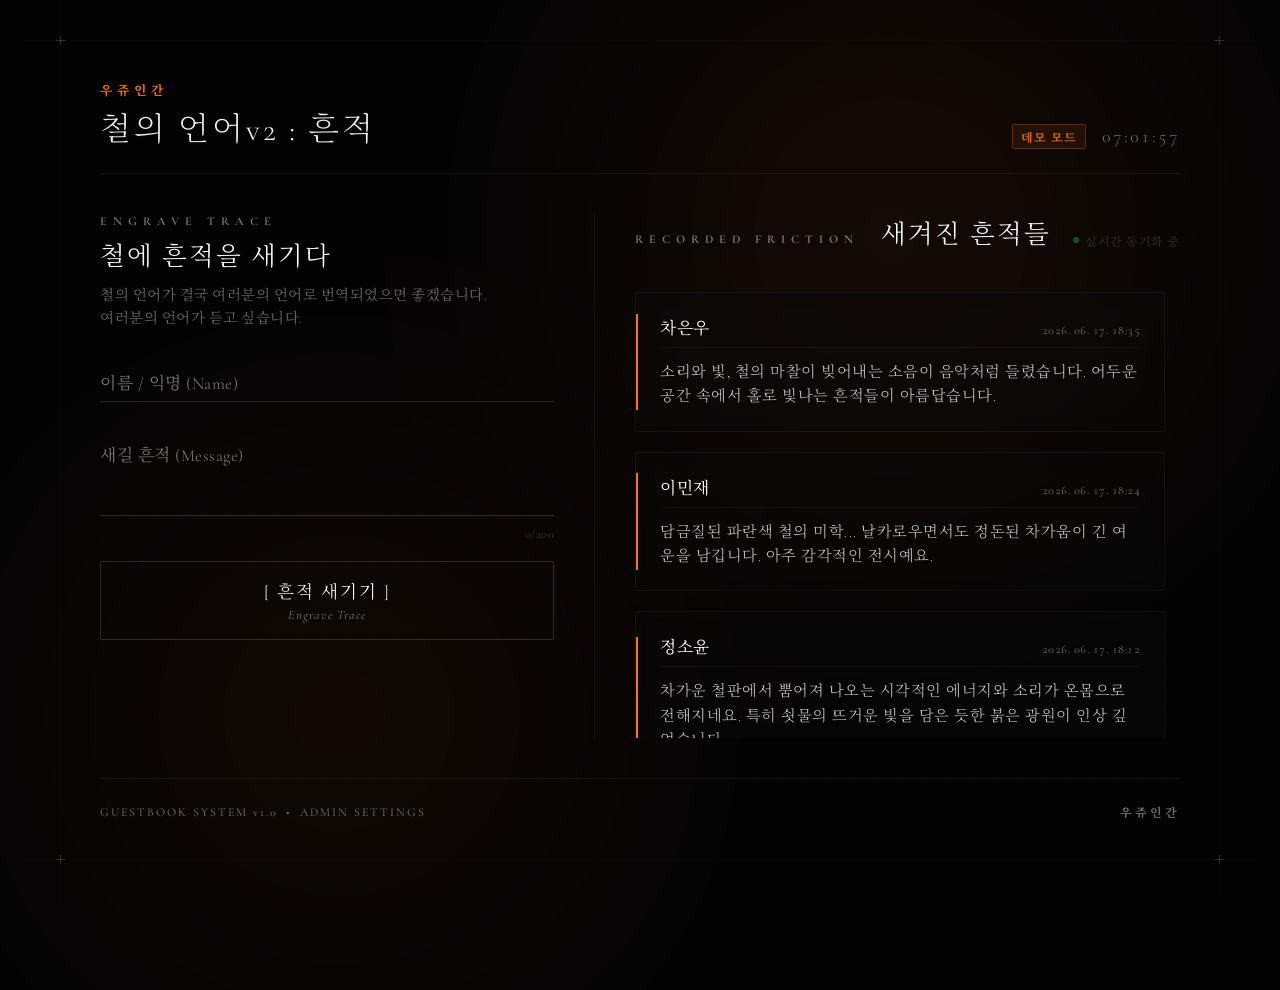
==== index.html @ 264e4341 "update" ====
<!DOCTYPE html>
<html lang="ko">
<head>
    <meta charset="UTF-8">
    <meta name="viewport" content="width=device-width, initial-scale=1.0">
    <title>철의 언어v2 - 방명록</title>
    <!-- Premium Serif Fonts -->
    <link rel="preconnect" href="https://fonts.googleapis.com">
    <link rel="preconnect" href="https://fonts.gstatic.com" crossorigin>
    <link href="https://fonts.googleapis.com/css2?family=Cormorant+Garamond:ital,wght@0,300;0,400;0,600;0,700;1,400&family=Noto+Serif+KR:wght@200;300;400;700;900&display=swap" rel="stylesheet">
    <link rel="stylesheet" href="https://cdnjs.cloudflare.com/ajax/libs/font-awesome/6.4.0/css/all.min.css">
    <link rel="stylesheet" href="static/css/style.css">
</head>
<body class="vibe-ore">
    <!-- Ambient Molten Metal Glows (Color controlled via JS using body class) -->
    <div class="ambient-glow glow-primary"></div>
    <div class="ambient-glow glow-secondary"></div>

    <div class="gallery-wrapper">
        <!-- Fine Art Structural Grid Lines -->
        <div class="structure-line line-v-left"></div>
        <div class="structure-line line-v-right"></div>
        <div class="structure-line line-h-top"></div>
        <div class="structure-line line-h-bottom"></div>
        <div class="crosshair-marker marker-top-left"></div>
        <div class="crosshair-marker marker-top-right"></div>
        <div class="crosshair-marker marker-bottom-left"></div>
        <div class="crosshair-marker marker-bottom-right"></div>

        <!-- Header -->
        <header class="gallery-header">
            <div class="exhibition-title">
                <span class="exhibition-subtitle">우쥬인간</span>
                <h1>철의 언어v2 : 흔적</h1>
            </div>
            <div class="system-meta-top">
                <span id="demo-indicator" class="demo-badge hidden">데모 모드</span>
                <span class="exhibition-clock" id="live-clock">00:00:00</span>
            </div>
        </header>

        <!-- Main Workspace -->
        <main class="gallery-main">
            <div class="guestbook-container">
                
                <!-- Left: Interactive Form Panel -->
                <div class="form-panel">
                    <div class="panel-header">
                        <span class="panel-label">ENGRAVE TRACE</span>
                        <h2>철에 흔적을 새기다</h2>
                        <p class="poetic-desc">
                            철의 언어가 결국 여러분의 언어로 번역되었으면 좋겠습니다.<br>
                            여러분의 언어가 듣고 싶습니다.
                        </p>
                    </div>

                    <form id="guestbook-form" class="artistic-form">
                        <!-- Name Field -->
                        <div class="input-group">
                            <input type="text" id="name-input" name="name" required maxlength="15" autocomplete="off" placeholder=" ">
                            <label for="name-input">이름 / 익명 (Name)</label>
                            <span class="input-bar"></span>
                        </div>

                        <!-- Message Field -->
                        <div class="input-group">
                            <textarea id="message-input" name="message" required maxlength="200" rows="3" placeholder=" "></textarea>
                            <label for="message-input">새길 흔적 (Message)</label>
                            <span class="input-bar"></span>
                            <div class="char-count"><span id="char-current">0</span>/200</div>
                        </div>

                        <!-- Submit Button -->
                        <button type="submit" id="submit-btn" class="poetic-submit-btn">
                            <span class="btn-text">[ 흔적 새기기 ]</span>
                            <span class="btn-text-en">Engrave Trace</span>
                            <div class="btn-glow"></div>
                        </button>
                    </form>
                </div>

                <!-- Vertical Divider Line in the Grid -->
                <div class="grid-divider"></div>

                <!-- Right: Dynamic Feed Panel -->
                <div class="feed-panel">
                    <div class="panel-header feed-header">
                        <span class="panel-label">RECORDED FRICTION</span>
                        <h2>새겨진 흔적들</h2>
                        <span id="refresh-indicator" class="refresh-badge">실시간 동기화 중</span>
                    </div>

                    <!-- Scrollable message feed -->
                    <div id="messages-feed" class="messages-feed-container">
                        <div class="feed-loading">흔적을 불러오는 중...</div>
                    </div>
                </div>

            </div>
        </main>

        <!-- Footer -->
        <footer class="gallery-footer">
            <div class="system-meta">
                <span>GUESTBOOK SYSTEM v1.0</span>
                <span class="dot-spacer">•</span>
                <a href="admin.html" id="admin-link">ADMIN SETTINGS</a>
            </div>
            <div class="curator-credit">
                <span>우쥬인간</span>
            </div>
        </footer>
    </div>

    <!-- Alert / Toast Message -->
    <div id="toast" class="toast hidden">
        <span id="toast-message">알림</span>
    </div>

    <script src="static/js/main.js"></script>
</body>
</html>
---- static/css/style.css ----
/* Reset & Exhibition Base Styles */
:root {
    --bg-color: #030304;
    --text-primary: #f8fafc;
    --text-muted: rgba(248, 250, 252, 0.45);
    --border-thin: rgba(248, 250, 252, 0.05);
    --font-serif: 'Cormorant Garamond', 'Noto Serif KR', serif;
    
    /* Vibe Color Schemes (Default is Ore) */
    --vibe-ore-color: #f97316;
    --vibe-ore-glow: rgba(249, 115, 22, 0.22);
    
    --vibe-steel-color: #ef4444;
    --vibe-steel-glow: rgba(239, 68, 68, 0.22);
    
    --vibe-blue-color: #3b82f6;
    --vibe-blue-glow: rgba(59, 130, 246, 0.22);
    
    --vibe-charcoal-color: #94a3b8;
    --vibe-charcoal-glow: rgba(148, 163, 184, 0.22);

    /* Active theme values (Dynamic) */
    --accent-color: var(--vibe-ore-color);
    --accent-glow: var(--vibe-ore-glow);
}

/* Vibe classes set on body */
body.vibe-ore {
    --accent-color: var(--vibe-ore-color);
    --accent-glow: var(--vibe-ore-glow);
}
body.vibe-steel {
    --accent-color: var(--vibe-steel-color);
    --accent-glow: var(--vibe-steel-glow);
}
body.vibe-blue {
    --accent-color: var(--vibe-blue-color);
    --accent-glow: var(--vibe-blue-glow);
}
body.vibe-charcoal {
    --accent-color: var(--vibe-charcoal-color);
    --accent-glow: var(--vibe-charcoal-glow);
}

* {
    margin: 0;
    padding: 0;
    box-sizing: border-box;
}

body {
    background-color: var(--bg-color);
    color: var(--text-primary);
    font-family: var(--font-serif);
    overflow: hidden;
    height: 100vh;
    width: 100vw;
    display: flex;
    justify-content: center;
    align-items: center;
    position: relative;
    letter-spacing: 0.5px;
}

/* Dark Metal Grid Overlay Texture */
body::after {
    content: "";
    position: fixed;
    top: 0;
    left: 0;
    width: 100vw;
    height: 100vh;
    background-image:
        radial-gradient(rgba(255, 255, 255, 0.015) 1px, transparent 1px);
    background-size: 24px 24px;
    pointer-events: none;
    z-index: 5;
    opacity: 0.85;
}

/* Ambient Molten Iron Glows */
.ambient-glow {
    position: absolute;
    border-radius: 50%;
    filter: blur(150px);
    z-index: 0;
    opacity: 0.18;
    pointer-events: none;
    transition: background 1.2s cubic-bezier(0.16, 1, 0.3, 1), transform 1.2s ease;
    animation: drift 25s infinite alternate ease-in-out;
}

.glow-primary {
    width: 650px;
    height: 650px;
    background: radial-gradient(circle, var(--accent-color) 0%, rgba(0,0,0,0) 70%);
    top: -10%;
    right: 5%;
}

.glow-secondary {
    width: 550px;
    height: 550px;
    background: radial-gradient(circle, var(--accent-color) 0%, rgba(0,0,0,0) 70%);
    bottom: -10%;
    left: 5%;
    animation-delay: -5s;
    animation-duration: 30s;
}

@keyframes drift {
    0% { transform: translate(0, 0) scale(1); }
    50% { transform: translate(-40px, 60px) scale(1.1); }
    100% { transform: translate(40px, -40px) scale(0.95); }
}

/* Fine Art Structural Grid Lines */
.structure-line {
    position: absolute;
    z-index: 1;
    pointer-events: none;
    opacity: 0.3;
}

.line-v-left { top: 0; bottom: 0; left: 40px; border-left: 1px solid var(--border-thin); }
.line-v-right { top: 0; bottom: 0; right: 40px; border-left: 1px solid var(--border-thin); }
.line-h-top { left: 0; right: 0; top: 40px; border-top: 1px solid var(--border-thin); }
.line-h-bottom { left: 0; right: 0; bottom: 40px; border-top: 1px solid var(--border-thin); }

/* Crosshair Markers */
.crosshair-marker {
    position: absolute;
    width: 9px;
    height: 9px;
    z-index: 2;
    opacity: 0.35;
    pointer-events: none;
}

.crosshair-marker::before,
.crosshair-marker::after {
    content: "";
    position: absolute;
    background-color: var(--text-muted);
}

.crosshair-marker::before { top: 4px; left: 0; width: 9px; height: 1px; }
.crosshair-marker::after { top: 0; left: 4px; width: 1px; height: 9px; }

.marker-top-left { top: 36px; left: 36px; }
.marker-top-right { top: 36px; right: 36px; }
.marker-bottom-left { bottom: 36px; left: 36px; }
.marker-bottom-right { bottom: 36px; right: 36px; }

/* Gallery Wrapper Layout */
.gallery-wrapper {
    position: relative;
    width: 100%;
    max-width: 1240px;
    height: 100%;
    display: flex;
    flex-direction: column;
    justify-content: space-between;
    padding: 80px 80px;
    z-index: 10;
}

/* Header */
.gallery-header {
    display: flex;
    justify-content: space-between;
    align-items: flex-end;
    padding-bottom: 24px;
    border-bottom: 1px solid var(--border-thin);
}

.exhibition-title {
    display: flex;
    flex-direction: column;
    gap: 4px;
}

.exhibition-subtitle {
    font-size: 0.8rem;
    font-weight: 700;
    color: var(--accent-color);
    letter-spacing: 5px;
    transition: color 0.6s ease;
}

.exhibition-title h1 {
    font-size: 2.0rem;
    font-weight: 200;
    letter-spacing: 3px;
    color: #ffffff;
    opacity: 0.95;
}

.system-meta-top {
    display: flex;
    align-items: center;
    gap: 16px;
}

.demo-badge {
    font-size: 0.75rem;
    padding: 3px 8px;
    background: rgba(249, 115, 22, 0.1);
    border: 1px solid rgba(249, 115, 22, 0.3);
    color: #f97316;
    letter-spacing: 1px;
    font-weight: bold;
    border-radius: 2px;
    opacity: 0.9;
}

.demo-badge.hidden {
    display: none;
}

.exhibition-clock {
    font-size: 1.1rem;
    font-weight: 200;
    letter-spacing: 2px;
    color: var(--text-muted);
    font-variant-numeric: tabular-nums;
}

/* Main Content Workspace */
.gallery-main {
    flex-grow: 1;
    display: flex;
    align-items: center;
    padding: 40px 0;
    overflow: hidden;
}

/* Guestbook Grid Layout */
.guestbook-container {
    width: 100%;
    height: 100%;
    display: grid;
    grid-template-columns: 1fr 1px 1.2fr;
    gap: 40px;
    overflow: hidden;
}

.grid-divider {
    background-color: var(--border-thin);
    height: 100%;
    width: 1px;
}

/* Panels */
.form-panel, .feed-panel {
    display: flex;
    flex-direction: column;
    height: 100%;
    overflow: hidden;
}

.panel-header {
    margin-bottom: 30px;
}

.panel-label {
    font-size: 0.75rem;
    letter-spacing: 6px;
    color: var(--text-muted);
    font-weight: 700;
    display: block;
    margin-bottom: 8px;
}

.panel-header h2 {
    font-size: 1.6rem;
    font-weight: 300;
    letter-spacing: 2px;
    color: #ffffff;
    margin-bottom: 12px;
    white-space: nowrap;
    flex-shrink: 0;
}

.poetic-desc {
    font-size: 0.9rem;
    line-height: 1.6;
    color: var(--text-muted);
    font-weight: 300;
}

/* Form Styling */
.artistic-form {
    display: flex;
    flex-direction: column;
    gap: 30px;
    flex-grow: 1;
}

.input-group {
    position: relative;
    width: 100%;
}

.input-group input, 
.input-group textarea {
    width: 100%;
    background: transparent;
    border: none;
    border-bottom: 1px solid rgba(248, 250, 252, 0.15);
    padding: 10px 0;
    font-family: var(--font-serif);
    font-size: 1.05rem;
    color: #ffffff;
    outline: none;
    transition: border-color 0.4s ease;
    resize: none;
}

.input-group label {
    position: absolute;
    left: 0;
    top: 10px;
    color: var(--text-muted);
    font-size: 1.05rem;
    pointer-events: none;
    transition: all 0.4s cubic-bezier(0.16, 1, 0.3, 1);
}

/* Floating Label on Focus & Content */
.input-group input:focus ~ label,
.input-group input:not(:placeholder-shown) ~ label,
.input-group textarea:focus ~ label,
.input-group textarea:not(:placeholder-shown) ~ label {
    top: -16px;
    font-size: 0.8rem;
    color: var(--accent-color);
    letter-spacing: 1px;
}

/* Interactive Underline Bar */
.input-bar {
    position: absolute;
    bottom: 0;
    left: 50%;
    width: 0%;
    height: 1px;
    background-color: var(--accent-color);
    transition: all 0.4s cubic-bezier(0.16, 1, 0.3, 1);
}

.input-group input:focus ~ .input-bar,
.input-group textarea:focus ~ .input-bar {
    width: 100%;
    left: 0;
}

.input-group input:focus,
.input-group textarea:focus {
    border-color: transparent;
}

.char-count {
    position: absolute;
    right: 0;
    bottom: -20px;
    font-size: 0.75rem;
    color: rgba(248, 250, 252, 0.2);
}

/* Vibe Selector */
.vibe-selector-container {
    display: flex;
    flex-direction: column;
    gap: 12px;
}

.selector-label {
    font-size: 0.8rem;
    letter-spacing: 2px;
    color: var(--text-muted);
}

.vibe-options {
    display: grid;
    grid-template-columns: repeat(4, 1fr);
    gap: 12px;
}

.vibe-option-card {
    display: flex;
    flex-direction: column;
    align-items: center;
    padding: 14px 10px;
    border: 1px solid rgba(248, 250, 252, 0.05);
    background: rgba(10, 10, 12, 0.2);
    border-radius: 2px;
    cursor: pointer;
    transition: all 0.3s cubic-bezier(0.16, 1, 0.3, 1);
    position: relative;
}

.vibe-option-card input[type="radio"] {
    position: absolute;
    opacity: 0;
    pointer-events: none;
}

.vibe-dot {
    width: 8px;
    height: 8px;
    border-radius: 50%;
    margin-bottom: 8px;
    transition: box-shadow 0.3s ease;
}

/* Dot Colors */
.dot-ore { background-color: var(--vibe-ore-color); }
.dot-steel { background-color: var(--vibe-steel-color); }
.dot-blue { background-color: var(--vibe-blue-color); }
.dot-charcoal { background-color: var(--vibe-charcoal-color); }

.vibe-name {
    font-size: 0.85rem;
    color: #ffffff;
    font-weight: 400;
}

.vibe-desc-small {
    font-size: 0.65rem;
    color: var(--text-muted);
    font-style: italic;
    margin-top: 2px;
}

/* Vibe Hover Effects */
.vibe-option-card:hover {
    border-color: rgba(248, 250, 252, 0.15);
    background: rgba(10, 10, 12, 0.4);
}

.vibe-option-card:hover .vibe-dot {
    box-shadow: 0 0 8px currentColor;
}

/* Checked Vibe State */
.vibe-option-card:has(input[type="radio"]:checked) {
    border-color: var(--accent-color);
    box-shadow: 0 0 15px var(--accent-glow);
    background: rgba(10, 10, 12, 0.65);
}

.vibe-option-card:has(input[type="radio"]:checked) .vibe-dot {
    box-shadow: 0 0 10px var(--accent-color);
}

/* Poetic Submit Button */
.poetic-submit-btn {
    position: relative;
    background: transparent;
    border: 1px solid rgba(248, 250, 252, 0.15);
    color: #ffffff;
    padding: 16px;
    font-family: var(--font-serif);
    cursor: pointer;
    display: flex;
    flex-direction: column;
    align-items: center;
    justify-content: center;
    border-radius: 2px;
    transition: all 0.4s cubic-bezier(0.16, 1, 0.3, 1);
    outline: none;
    margin-top: 10px;
}

.poetic-submit-btn .btn-text {
    font-size: 1.1rem;
    font-weight: 300;
    letter-spacing: 2px;
    transition: color 0.4s ease;
}

.poetic-submit-btn .btn-text-en {
    font-size: 0.8rem;
    font-style: italic;
    color: var(--text-muted);
    letter-spacing: 1px;
    margin-top: 4px;
}

.poetic-submit-btn:hover {
    border-color: var(--accent-color);
    color: #ffffff;
}

.poetic-submit-btn:hover .btn-text {
    color: var(--accent-color);
}

.poetic-submit-btn .btn-glow {
    content: "";
    position: absolute;
    top: 0; left: 0; right: 0; bottom: 0;
    border: 1px solid var(--accent-color);
    opacity: 0;
    border-radius: 2px;
    transition: all 0.4s cubic-bezier(0.16, 1, 0.3, 1);
    pointer-events: none;
}

.poetic-submit-btn:hover .btn-glow {
    opacity: 1;
    transform: scale(1.02, 1.06);
    box-shadow: 0 0 20px var(--accent-glow);
}

.poetic-submit-btn:disabled {
    opacity: 0.4;
    cursor: not-allowed;
    border-color: var(--border-thin) !important;
}

.poetic-submit-btn:disabled .btn-glow {
    display: none;
}

/* Message Feed Panel */
.feed-header {
    display: flex;
    justify-content: space-between;
    align-items: baseline;
}

.refresh-badge {
    font-size: 0.75rem;
    color: var(--text-muted);
    display: flex;
    align-items: center;
    gap: 6px;
}

.refresh-badge::before {
    content: "";
    display: inline-block;
    width: 6px;
    height: 6px;
    border-radius: 50%;
    background-color: #10b981;
    animation: breathingGlow 2s infinite ease-in-out;
}

@keyframes breathingGlow {
    0%, 100% { opacity: 0.4; box-shadow: 0 0 0 rgba(16, 185, 129, 0); }
    50% { opacity: 1; box-shadow: 0 0 8px rgba(16, 185, 129, 0.6); }
}

/* Feed Container */
.messages-feed-container {
    flex-grow: 1;
    overflow-y: auto;
    display: flex;
    flex-direction: column;
    gap: 20px;
    padding-right: 12px;
    scrollbar-gutter: stable;
}

/* Custom Thin Scrollbar */
.messages-feed-container::-webkit-scrollbar {
    width: 3px;
}

.messages-feed-container::-webkit-scrollbar-track {
    background: transparent;
}

.messages-feed-container::-webkit-scrollbar-thumb {
    background: rgba(248, 250, 252, 0.08);
    border-radius: 1px;
    transition: background 0.3s ease;
}

.messages-feed-container:hover::-webkit-scrollbar-thumb {
    background: var(--accent-color);
}

/* Empty State / Loading State */
.feed-loading, .feed-empty {
    text-align: center;
    padding: 80px 20px;
    color: var(--text-muted);
    font-style: italic;
    font-size: 0.95rem;
    letter-spacing: 1px;
}

/* Message Card Styling */
.message-card {
    position: relative;
    background: rgba(10, 10, 12, 0.4);
    border: 1px solid rgba(248, 250, 252, 0.04);
    border-radius: 2px;
    padding: 22px 24px;
    display: flex;
    flex-direction: column;
    gap: 12px;
    backdrop-filter: blur(10px);
    transition: all 0.4s cubic-bezier(0.16, 1, 0.3, 1);
    transform-origin: center left;
    animation: fadeInUp 0.5s cubic-bezier(0.16, 1, 0.3, 1) forwards;
}

@keyframes fadeInUp {
    from {
        opacity: 0;
        transform: translateY(20px);
    }
    to {
        opacity: 1;
        transform: translateY(0);
    }
}

/* Left Accent Color Bar */
.message-card::before {
    content: "";
    position: absolute;
    left: 0;
    top: 15%;
    height: 70%;
    width: 2px;
    background-color: var(--vibe-ore-color);
    transition: all 0.3s ease;
}

.message-card:hover {
    border-color: var(--vibe-ore-color);
    transform: translateX(4px);
    background: rgba(10, 10, 12, 0.6);
    box-shadow: 0 8px 30px var(--vibe-ore-glow);
}

.card-header {
    display: flex;
    justify-content: space-between;
    align-items: baseline;
    border-bottom: 1px solid rgba(248, 250, 252, 0.03);
    padding-bottom: 8px;
}

.card-name {
    font-size: 1.05rem;
    font-weight: 400;
    color: #ffffff;
}

.card-date {
    font-size: 0.75rem;
    color: var(--text-muted);
    font-variant-numeric: tabular-nums;
}

.card-content {
    font-size: 0.95rem;
    line-height: 1.6;
    color: rgba(248, 250, 252, 0.8);
    font-weight: 300;
    word-break: break-all;
    white-space: pre-wrap;
}

/* Footer */
.gallery-footer {
    display: flex;
    justify-content: space-between;
    align-items: center;
    padding-top: 24px;
    border-top: 1px solid var(--border-thin);
}

.system-meta {
    font-size: 0.75rem;
    color: var(--text-muted);
    display: flex;
    align-items: center;
    gap: 8px;
    letter-spacing: 2px;
}

.system-meta a {
    color: var(--text-muted);
    text-decoration: none;
    transition: color 0.3s ease;
}

.system-meta a:hover {
    color: var(--accent-color);
}

.curator-credit {
    font-size: 0.75rem;
    color: var(--text-muted);
    letter-spacing: 3px;
    font-weight: 700;
}

/* Toast Message */
.toast {
    position: fixed;
    bottom: 100px;
    left: 50%;
    transform: translateX(-50%) translateY(0);
    background: #09090c;
    border: 1px solid var(--border-thin);
    padding: 14px 28px;
    border-radius: 2px;
    z-index: 2000;
    box-shadow: 0 15px 40px rgba(0, 0, 0, 0.9);
    transition: transform 0.4s cubic-bezier(0.16, 1, 0.3, 1), opacity 0.4s ease;
    opacity: 1;
}

.toast.hidden {
    transform: translateX(-50%) translateY(60px);
    opacity: 0;
    pointer-events: none;
}

.toast.success {
    border-color: rgba(16, 185, 129, 0.4);
    color: #10b981;
}

.toast.error {
    border-color: rgba(239, 68, 68, 0.4);
    color: #ef4444;
}

#toast-message {
    font-size: 0.9rem;
    letter-spacing: 1px;
}

/* Admin Page Specific Layouts */
.admin-container {
    width: 100%;
    height: 100%;
    display: grid;
    grid-template-columns: 1.1fr 1px 1fr;
    gap: 40px;
    overflow: hidden;
}

.admin-settings-panel, .admin-instruction-panel {
    display: flex;
    flex-direction: column;
    height: 100%;
}

.admin-settings-panel {
    overflow-y: auto;
    padding-right: 12px;
}

.admin-instruction-panel {
    overflow-y: auto;
    padding-right: 12px;
}

.admin-instruction-panel::-webkit-scrollbar {
    width: 3px;
}

.admin-instruction-panel::-webkit-scrollbar-track {
    background: transparent;
}

.admin-instruction-panel::-webkit-scrollbar-thumb {
    background: rgba(248, 250, 252, 0.08);
}

.instruction-steps {
    display: flex;
    flex-direction: column;
    gap: 16px;
    color: rgba(248, 250, 252, 0.85);
    font-size: 0.9rem;
    line-height: 1.7;
    font-weight: 300;
}

.instruction-steps ol {
    margin-left: 20px;
}

.instruction-steps li {
    margin-bottom: 8px;
}

.instruction-steps ul {
    margin-left: 20px;
    margin-top: 6px;
    color: var(--text-muted);
}

.instruction-steps code {
    background: rgba(248, 250, 252, 0.06);
    padding: 2px 6px;
    border-radius: 2px;
    font-family: monospace;
    font-size: 0.85rem;
    color: #f97316;
}

.admin-actions {
    display: flex;
    gap: 16px;
    margin-top: 15px;
}

.poetic-btn {
    flex: 1;
    background: transparent;
    border: 1px solid rgba(248, 250, 252, 0.15);
    color: #ffffff;
    padding: 14px;
    font-family: var(--font-serif);
    cursor: pointer;
    font-size: 0.95rem;
    border-radius: 2px;
    transition: all 0.3s ease;
    display: flex;
    justify-content: center;
    align-items: center;
}

.primary-btn:hover {
    border-color: #10b981;
    color: #10b981;
    box-shadow: 0 0 15px rgba(16, 185, 129, 0.15);
}

.secondary-btn:hover {
    border-color: var(--accent-color);
    color: var(--accent-color);
    box-shadow: 0 0 15px var(--accent-glow);
}

.poetic-back-btn {
    color: var(--text-muted);
    text-decoration: none;
    font-size: 0.9rem;
    letter-spacing: 1px;
    transition: color 0.3s ease;
}

.poetic-back-btn:hover {
    color: #ffffff;
}

.input-help-text {
    display: block;
    margin-top: 8px;
    font-size: 0.8rem;
    color: var(--text-muted);
    line-height: 1.4;
}

/* Code Box Styles */
.code-box-header {
    display: flex;
    justify-content: space-between;
    align-items: center;
    background: #0d0d11;
    border: 1px solid rgba(248, 250, 252, 0.06);
    border-bottom: none;
    padding: 10px 16px;
    margin-top: 10px;
    font-size: 0.8rem;
    color: var(--text-muted);
    letter-spacing: 1px;
}

.copy-badge-btn {
    background: transparent;
    border: 1px solid rgba(248, 250, 252, 0.15);
    color: var(--text-muted);
    padding: 4px 10px;
    font-size: 0.75rem;
    cursor: pointer;
    transition: all 0.3s ease;
    border-radius: 2px;
}

.copy-badge-btn:hover {
    color: #ffffff;
    border-color: #ffffff;
}

.code-box-container {
    background: #07070a;
    border: 1px solid rgba(248, 250, 252, 0.06);
    padding: 16px;
    max-height: 250px;
    overflow-y: auto;
    margin-bottom: 30px;
}

.code-box-container pre {
    margin: 0;
}

.code-box-container code {
    font-family: monospace;
    font-size: 0.8rem;
    color: rgba(248, 250, 252, 0.7);
    line-height: 1.5;
}

.code-box-container::-webkit-scrollbar {
    width: 3px;
    height: 3px;
}

.code-box-container::-webkit-scrollbar-track {
    background: transparent;
}

.code-box-container::-webkit-scrollbar-thumb {
    background: rgba(248, 250, 252, 0.08);
}

/* Responsive Rules */
@media (max-width: 992px) {
    body {
        overflow-y: auto;
        height: auto;
        min-height: 100vh;
    }
    
    .gallery-wrapper {
        padding: 60px 40px;
        height: auto;
        min-height: 100vh;
    }
    
    .gallery-main {
        overflow: visible;
        padding: 30px 0;
    }
    
    .guestbook-container, .admin-container {
        grid-template-columns: 1fr;
        gap: 40px;
        height: auto;
        overflow: visible;
    }
    
    .grid-divider {
        height: 1px;
        width: 100%;
    }
    
    .messages-feed-container {
        max-height: 500px;
    }
}

@media (max-width: 576px) {
    .gallery-wrapper {
        padding: 50px 20px;
    }
    
    .line-v-left { left: 10px; }
    .line-v-right { right: 10px; }
    .line-h-top { top: 10px; }
    .line-h-bottom { bottom: 10px; }
    
    .marker-top-left { top: 6px; left: 6px; }
    .marker-top-right { top: 6px; right: 6px; }
    .marker-bottom-left { bottom: 6px; left: 6px; }
    .marker-bottom-right { bottom: 6px; right: 6px; }
    
    .gallery-header h1 {
        font-size: 1.6rem;
    }
    
    .vibe-options {
        grid-template-columns: repeat(2, 1fr);
    }
    
    .gallery-footer {
        flex-direction: column;
        gap: 12px;
        align-items: flex-start;
    }
}

/* Height-based Responsiveness for standard viewports (prevent vertical clipping) */
@media (max-height: 850px) {
    .gallery-wrapper {
        padding: 40px 80px;
    }
    
    .gallery-main {
        padding: 20px 0;
    }
    
    .panel-header {
        margin-bottom: 15px;
    }
    
    .artistic-form {
        gap: 20px;
    }
    
    .vibe-option-card {
        padding: 10px 6px;
    }
    
    .poetic-submit-btn {
        padding: 12px;
        margin-top: 5px;
    }
    
    .message-card {
        padding: 16px 20px;
        gap: 8px;
    }
}
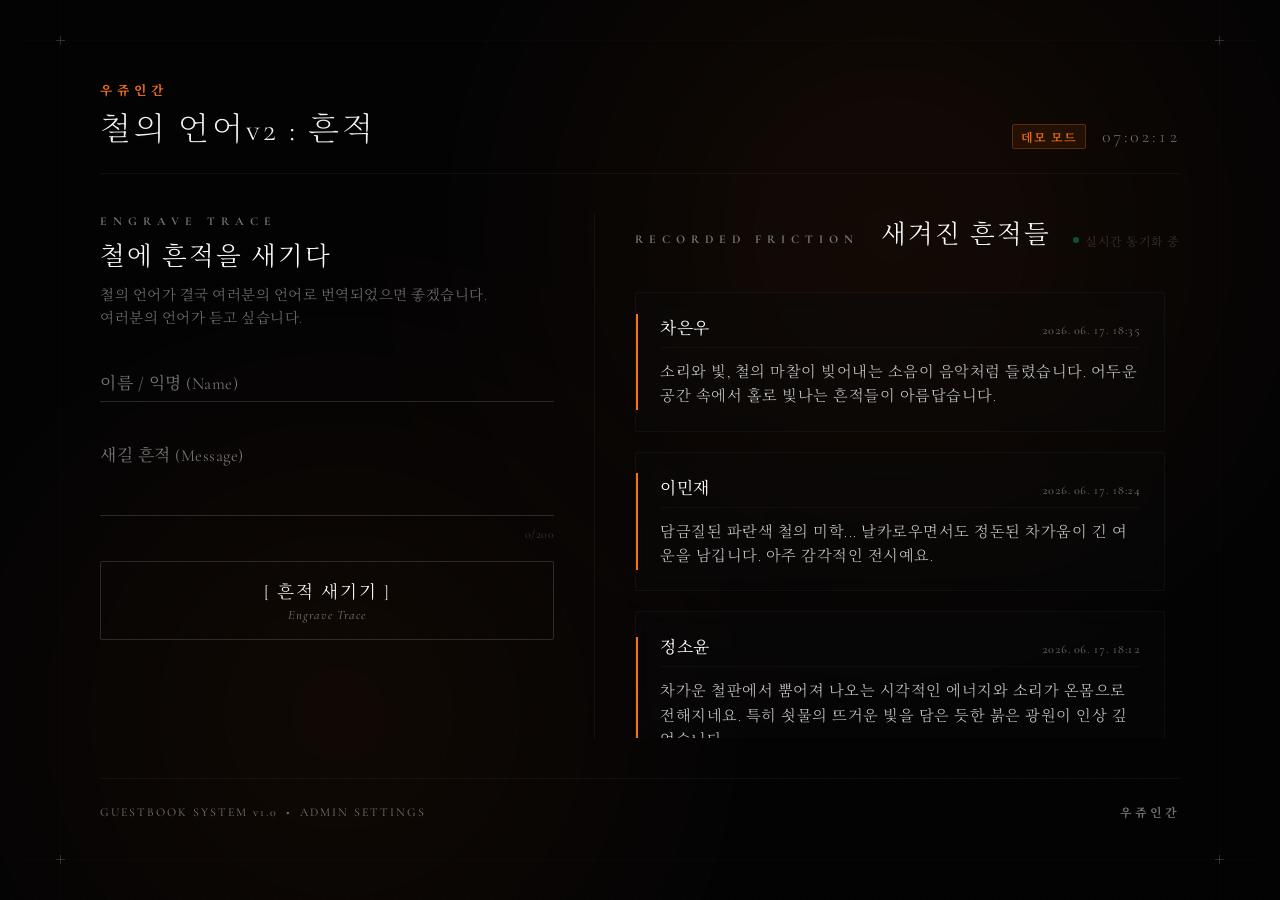
==== commit de395bed: "브라우저 크기 제한" ====
--- a/index.html
+++ b/index.html
@@ -13,8 +13,10 @@
 </head>
 <body class="vibe-ore">
     <!-- Ambient Molten Metal Glows (Color controlled via JS using body class) -->
-    <div class="ambient-glow glow-primary"></div>
-    <div class="ambient-glow glow-secondary"></div>
+    <div class="ambient-glow-container">
+        <div class="ambient-glow glow-primary"></div>
+        <div class="ambient-glow glow-secondary"></div>
+    </div>
 
     <div class="gallery-wrapper">
         <!-- Fine Art Structural Grid Lines -->
--- a/static/css/style.css
+++ b/static/css/style.css
@@ -46,6 +46,11 @@
     margin: 0;
     padding: 0;
     box-sizing: border-box;
+}
+
+html, body {
+    max-width: 100%;
+    overflow-x: hidden;
 }
 
 body {
@@ -79,6 +84,17 @@
 }
 
 /* Ambient Molten Iron Glows */
+.ambient-glow-container {
+    position: absolute;
+    top: 0;
+    left: 0;
+    right: 0;
+    bottom: 0;
+    overflow: hidden;
+    pointer-events: none;
+    z-index: 0;
+}
+
 .ambient-glow {
     position: absolute;
     border-radius: 50%;
@@ -903,6 +919,7 @@
     padding: 16px;
     max-height: 250px;
     overflow-y: auto;
+    overflow-x: auto;
     margin-bottom: 30px;
 }
 
@@ -934,8 +951,10 @@
 @media (max-width: 992px) {
     body {
         overflow-y: auto;
+        overflow-x: hidden;
         height: auto;
         min-height: 100vh;
+        width: 100%;
     }
     
     .gallery-wrapper {
@@ -951,7 +970,7 @@
     
     .guestbook-container, .admin-container {
         grid-template-columns: 1fr;
-        gap: 40px;
+        gap: 36px;
         height: auto;
         overflow: visible;
     }
@@ -962,42 +981,152 @@
     }
     
     .messages-feed-container {
-        max-height: 500px;
+        max-height: 520px;
+    }
+
+    .panel-header h2 {
+        white-space: normal;
+        word-break: keep-all;
+        overflow-wrap: break-word;
     }
 }
 
 @media (max-width: 576px) {
     .gallery-wrapper {
-        padding: 50px 20px;
-    }
-    
-    .line-v-left { left: 10px; }
-    .line-v-right { right: 10px; }
-    .line-h-top { top: 10px; }
-    .line-h-bottom { bottom: 10px; }
-    
-    .marker-top-left { top: 6px; left: 6px; }
-    .marker-top-right { top: 6px; right: 6px; }
-    .marker-bottom-left { bottom: 6px; left: 6px; }
-    .marker-bottom-right { bottom: 6px; right: 6px; }
-    
+        padding: 40px 16px;
+    }
+    
+    .line-v-left { left: 8px; }
+    .line-v-right { right: 8px; }
+    .line-h-top { top: 8px; }
+    .line-h-bottom { bottom: 8px; }
+    
+    .marker-top-left { top: 4px; left: 4px; }
+    .marker-top-right { top: 4px; right: 4px; }
+    .marker-bottom-left { bottom: 4px; left: 4px; }
+    .marker-bottom-right { bottom: 4px; right: 4px; }
+    
+    .gallery-header {
+        flex-direction: column;
+        align-items: flex-start;
+        gap: 12px;
+        padding-bottom: 16px;
+    }
+
     .gallery-header h1 {
-        font-size: 1.6rem;
+        font-size: 1.45rem;
+        word-break: keep-all;
+        overflow-wrap: break-word;
+        line-height: 1.35;
+    }
+    
+    .system-meta-top {
+        width: 100%;
+        justify-content: flex-start;
+        gap: 12px;
+    }
+
+    .feed-header {
+        flex-direction: column;
+        align-items: flex-start;
+        gap: 6px;
+    }
+
+    .panel-header {
+        margin-bottom: 20px;
+    }
+
+    .panel-header h2 {
+        font-size: 1.35rem;
+        line-height: 1.3;
+    }
+
+    .input-group label {
+        font-size: 0.92rem;
+    }
+
+    .input-group input:focus ~ label,
+    .input-group input:not(:placeholder-shown) ~ label,
+    .input-group textarea:focus ~ label,
+    .input-group textarea:not(:placeholder-shown) ~ label {
+        top: -14px;
+        font-size: 0.75rem;
+    }
+
+    .input-help-text {
+        font-size: 0.75rem;
+        margin-top: 6px;
+    }
+
+    .message-card {
+        padding: 16px 18px;
+        gap: 10px;
+    }
+
+    .card-header {
+        flex-wrap: wrap;
+        gap: 6px;
+        align-items: center;
+    }
+
+    .card-name {
+        font-size: 0.95rem;
+    }
+
+    .card-date {
+        font-size: 0.72rem;
+    }
+
+    .card-content {
+        font-size: 0.88rem;
+        line-height: 1.5;
+    }
+
+    .static-notice-box {
+        padding: 12px;
+        font-size: 0.8rem;
+        margin-top: 18px;
+    }
+
+    .code-box-container {
+        max-height: 200px;
+        padding: 12px;
+    }
+
+    .code-box-container code {
+        font-size: 0.75rem;
     }
     
     .vibe-options {
         grid-template-columns: repeat(2, 1fr);
+        gap: 8px;
+    }
+
+    .vibe-option-card {
+        padding: 10px 6px;
     }
     
     .gallery-footer {
         flex-direction: column;
         gap: 12px;
         align-items: flex-start;
+        padding-top: 16px;
+    }
+
+    .admin-actions {
+        flex-direction: column;
+        gap: 10px;
+        margin-top: 12px;
+    }
+
+    .poetic-btn {
+        width: 100%;
+        padding: 12px;
     }
 }
 
 /* Height-based Responsiveness for standard viewports (prevent vertical clipping) */
-@media (max-height: 850px) {
+@media (max-height: 850px) and (min-width: 993px) {
     .gallery-wrapper {
         padding: 40px 80px;
     }
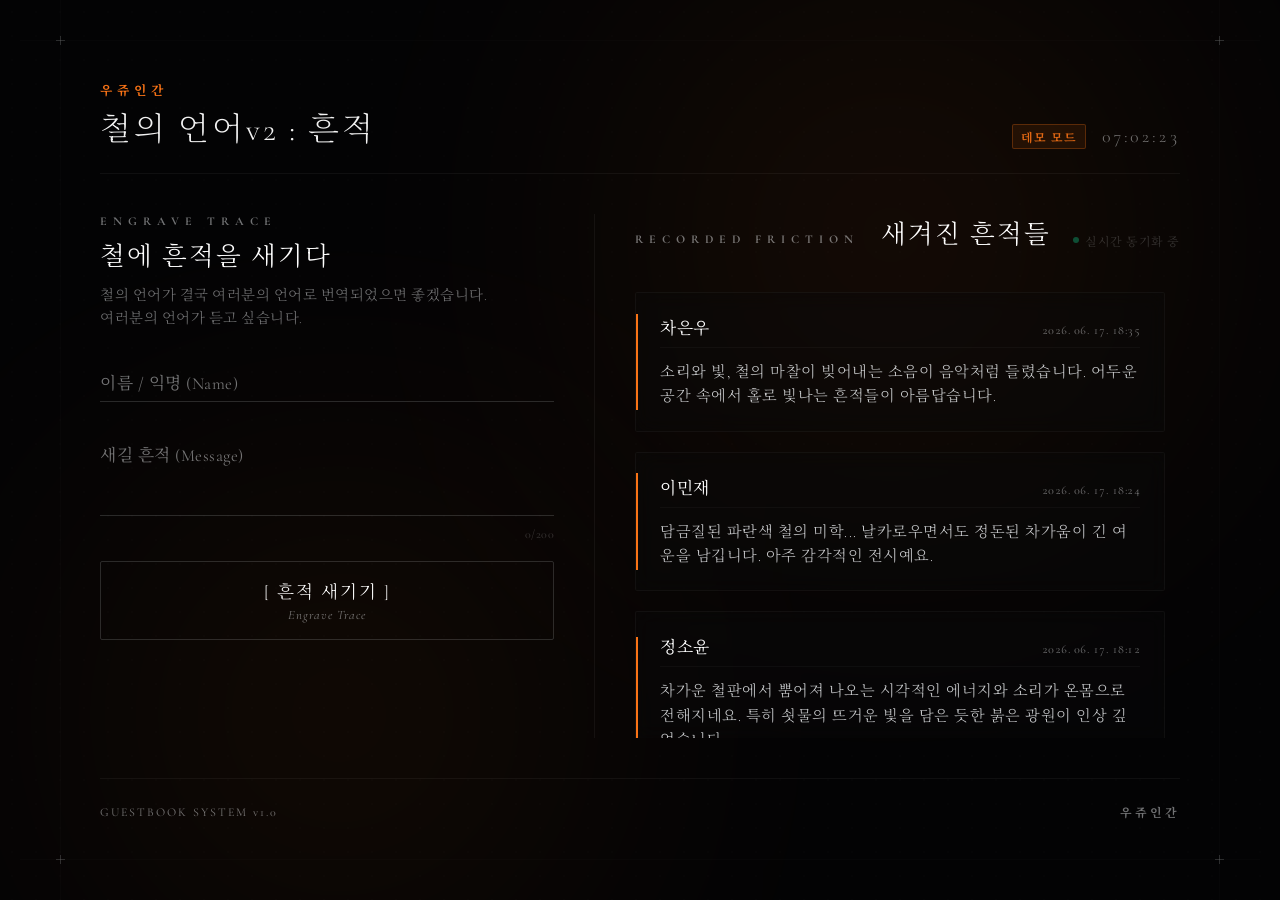
==== commit dda381fc: "어드민 버튼 삭제. 보안" ====
--- a/index.html
+++ b/index.html
@@ -105,8 +105,6 @@
         <footer class="gallery-footer">
             <div class="system-meta">
                 <span>GUESTBOOK SYSTEM v1.0</span>
-                <span class="dot-spacer">•</span>
-                <a href="admin.html" id="admin-link">ADMIN SETTINGS</a>
             </div>
             <div class="curator-credit">
                 <span>우쥬인간</span>
